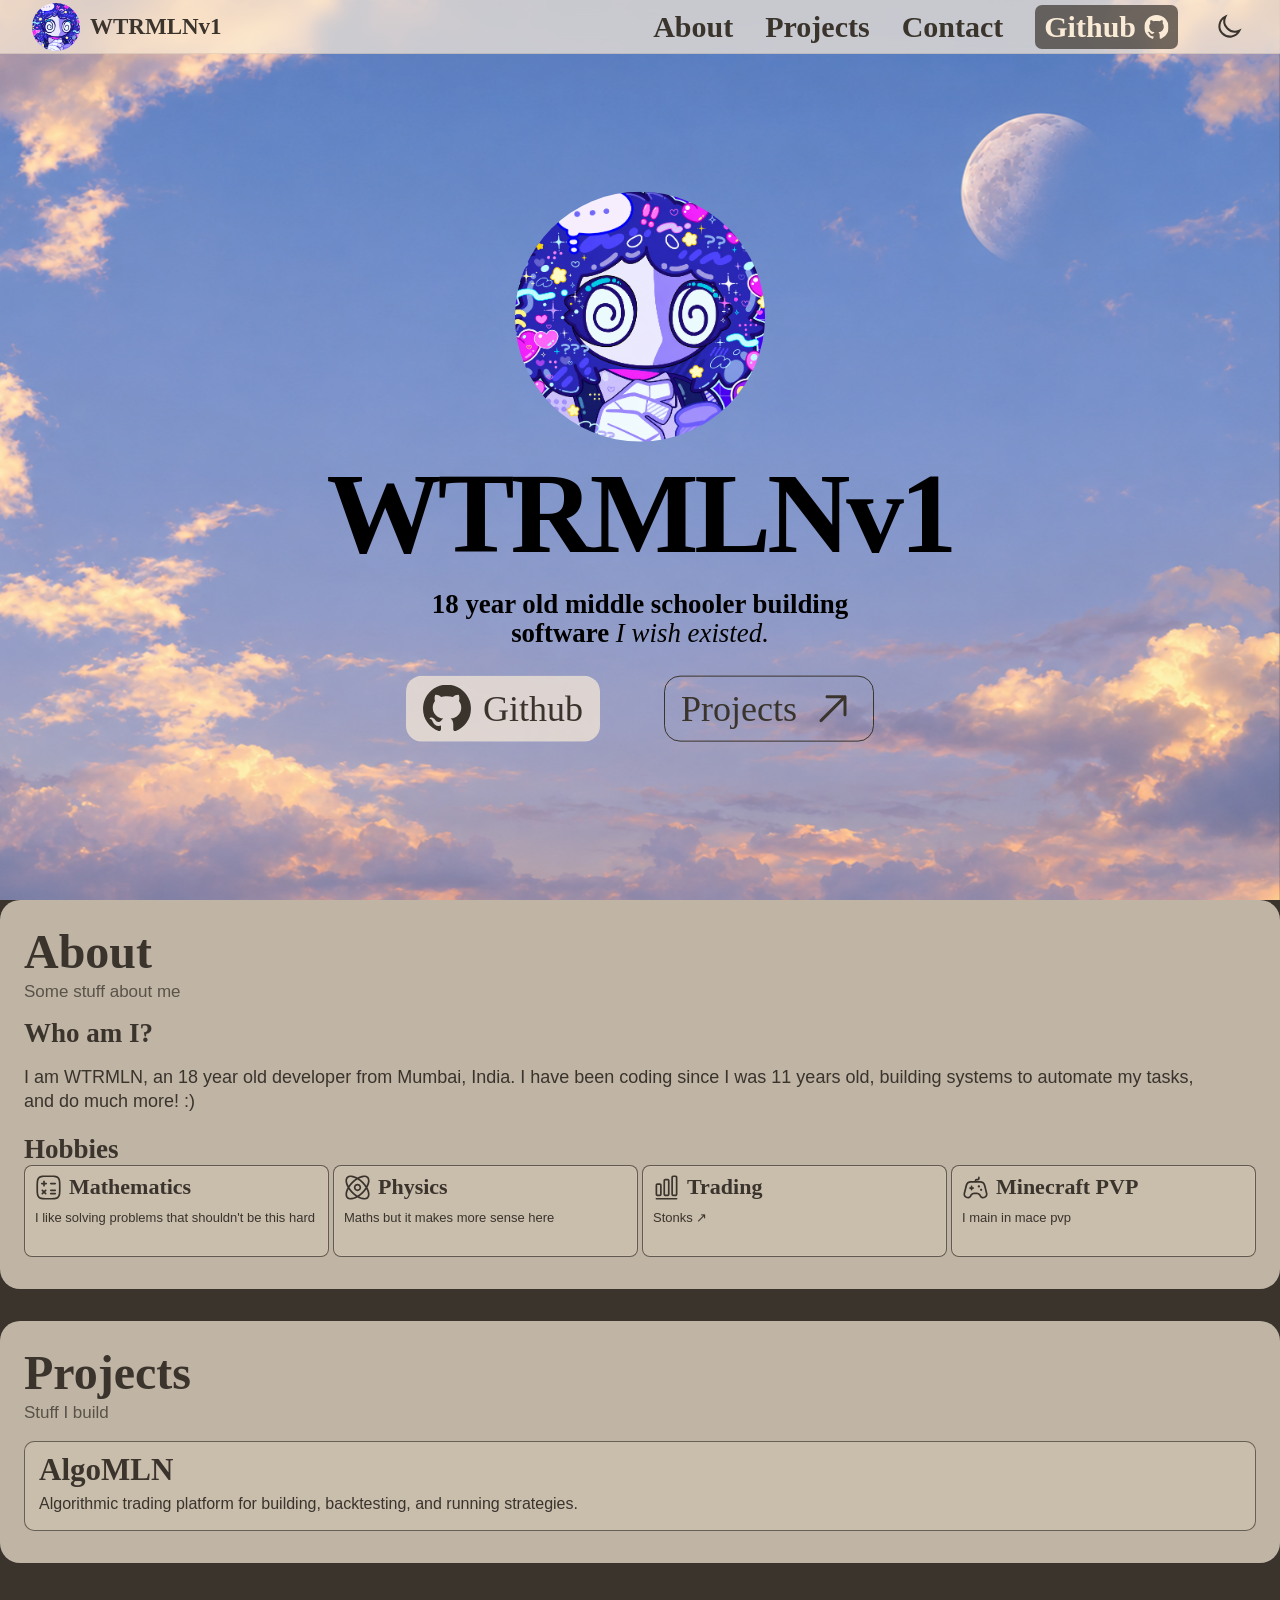
==== new-site/index.html @ 990d521a "Tryna make a new site" ====
<!doctype html>
<html lang="en">
<head>
  <meta charset="utf-8">
  <meta name="viewport" content="width=device-width, initial-scale=1">
  <title>WTRMLNv1 — Portfolio</title>

  <style>
    @font-face {
      font-family: "DM Serif Display";
      src: url("assets/dm-display.ttf") format("truetype");
      font-weight: 400;
      font-style: normal;
      font-display: swap;
    }

    @font-face {
      font-family: "DM Serif";
      src: url("assets/dm-serif.ttf") format("truetype");
      font-weight: 400 700;
      font-style: normal;
      font-display: swap;
    }

    @font-face {
      font-family: "DM Sans";
      src: url("assets/dm-sans.ttf") format("truetype");
      font-weight: 100 900;
      font-style: normal;
      font-display: swap;
    }

    :root {
      --light-bg: rgba(250, 235, 215, 0.70);
      --dark-bg: rgba(58, 52, 45, 0.70);

      --text-dark: #3A342D;
      --text-light: #FAEBD7;

      --light-secondary: rgba(250, 235, 215, 0.70);
      --dark-secondary: rgba(58, 52, 45, 0.70);

      --radius-frame: 20px;
      --radius-button: 16px;

      --space-2: 2px;
      --space-4: 4px;
      --space-16: 16px;
      --space-32: 32px;
      --space-64: 64px;

      --ease-out: cubic-bezier(.22, 1, .36, 1);
    }

    * {
      box-sizing: border-box;
    }

    html {
      scroll-behavior: smooth;
      background: var(--text-dark);
    }

    body {
      margin: 0;
      color: var(--text-dark);
      font-family: "DM Sans", sans-serif;
      overflow-x: hidden;
      background: transparent;
    }

    body::before {
      content: "";
      position: fixed;
      inset: 0;
      z-index: -10;
      background: url("assets/bg-day.png") center center / cover no-repeat;
      pointer-events: none;
    }

    a {
      color: inherit;
      text-decoration: none;
    }

    button,
    a {
      -webkit-tap-highlight-color: transparent;
    }

    /* ---------- ICONS (tinted via currentColor) ---------- */

    .icon {
      --size: 24px;
      display: inline-block;
      flex: 0 0 var(--size);
      width: var(--size);
      height: var(--size);
      background-color: currentColor;
      -webkit-mask: var(--icon) center / contain no-repeat;
      mask: var(--icon) center / contain no-repeat;
    }

    /* ---------- NAV ---------- */

    .nav {
      position: fixed;
      top: 0;
      left: 0;
      right: 0;
      z-index: 100;
      height: 6vh;
      padding: 0 32px;
      display: flex;
      align-items: center;
      justify-content: space-between;
      gap: 0;
      background: var(--light-secondary);
      backdrop-filter: blur(8px);
      -webkit-backdrop-filter: blur(8px);
      border-bottom: 1px solid rgba(58, 52, 45, 0.10);
      transition:
        left 420ms var(--ease-out),
        right 420ms var(--ease-out),
        top 420ms var(--ease-out),
        padding 420ms var(--ease-out),
        gap 420ms var(--ease-out),
        border-radius 420ms var(--ease-out),
        box-shadow 420ms var(--ease-out);
    }

    .nav.scrolled {
      left: 50%;
      right: auto;
      top: 8px;
      width: max-content;
      max-width: calc(100vw - 32px);
      height: 6vh;
      padding: 0 12px;
      gap: 50vw;
      justify-content: flex-start;
      transform: translateX(-50%);
      border: 1px solid rgba(58, 52, 45, 0.65);
      border-radius: 12px;
      box-shadow:
        0 10px 28px rgba(58, 52, 45, 0.30),
        0 2px 6px rgba(58, 52, 45, 0.18);
    }

    .nav-brand {
      display: flex;
      align-items: center;
      gap: 10px;
      min-width: 0;
      font-family: "DM Serif", serif;
      font-weight: 700;
      font-size: 23px;
      white-space: nowrap;
    }

    .nav-brand img {
      width: 48px;
      height: 48px;
      border-radius: 50%;
      object-fit: cover;
    }

    .nav-links {
      display: flex;
      align-items: center;
      gap: 32px;
      font-family: "DM Serif", serif;
      font-size: 30px;
      font-weight: 700;
    }

    .nav-link {
      position: relative;
      padding: 4px 0;
    }

    .nav-link::after {
      content: "";
      position: absolute;
      left: 0;
      bottom: 0;
      width: 100%;
      height: 1px;
      background: currentColor;
      transform: scaleX(0);
      transform-origin: right;
      transition: transform 180ms ease;
    }

    .nav-link:hover::after {
      transform: scaleX(1);
      transform-origin: left;
    }

    .github-nav {
      display: inline-flex;
      align-items: center;
      gap: 8px;
      padding: 5px 9px;
      border-radius: 7px;
      background: var(--dark-secondary);
      color: var(--text-light);
    }

    .github-nav .icon {
      --size: 25px;
    }

    .theme-toggle {
      appearance: none;
      border: 0;
      padding: 4px;
      width: 38px;
      height: 38px;
      display: grid;
      place-items: center;
      background: transparent;
      color: var(--text-dark);
      cursor: pointer;
      border-radius: 50%;
      transition: background 150ms ease, transform 150ms ease;
    }

    .theme-toggle:hover {
      background: rgba(58, 52, 45, 0.10);
    }

    .theme-toggle:active {
      transform: scale(.94);
    }

    .theme-toggle svg {
      width: 29px;
      height: 29px;
      fill: none;
      stroke: currentColor;
      stroke-width: 1.7;
    }

    /* ---------- HERO ---------- */

    .hero {
      position: relative;
      height: 100vh;
      min-height: 700px;
    }

    .hero-content {
      position: fixed;
      z-index: 5;
      left: 50%;
      top: 50%;
      width: min(900px, calc(100vw - 40px));
      transform: translate(-50%, -47%);
      text-align: center;
      pointer-events: none;
      transition: opacity 120ms linear;
    }

    .hero-logo {
      width: 250px;
      height: 250px;
      border-radius: 50%;
      object-fit: cover;
      display: block;
      margin: 0 auto 20px;
    }

    .hero-title {
      margin: 0;
      font-family: "DM Serif Display", serif;
      font-size: clamp(86px, 9vw, 150px);
      line-height: .9;
      letter-spacing: -0.035em;
      color: #000;
    }

    .hero-subtitle {
      margin: 24px auto 28px;
      max-width: 760px;
      font-family: "DM Serif", serif;
      font-size: clamp(25px, 2.1vw, 36px);
      font-weight: 700;
      line-height: 1.08;
      color: #000;
    }

    .hero-subtitle em {
      font-style: italic;
      font-weight: 400;
    }

    .hero-buttons {
      display: flex;
      justify-content: center;
      align-items: center;
      gap: 64px;
      pointer-events: auto;
    }

    /* ---------- BUTTONS ---------- */

    .button {
      --button-bg: transparent;
      --button-fg: var(--text-dark);
      --button-offset: 8px;
      position: relative;
      isolation: isolate;
      display: inline-flex;
      align-items: center;
      justify-content: center;
      gap: 12px;
      margin: 0;
      padding: 8px 16px;
      min-height: 58px;
      border-radius: var(--radius-button);
      font-family: "DM Serif", serif;
      font-size: 36px;
      line-height: 1;
      color: var(--button-fg);
      background: var(--button-bg);
      border: 1px solid transparent;
      cursor: pointer;
      transition:
        padding 100ms ease,
        margin 100ms ease,
        background 150ms ease;
    }

    .button .icon {
      --size: 48px;
    }

    /* Heavy: filled, no visible border. Outline draws in on hover. */
    .button.heavy {
      --button-bg: var(--light-bg);
      --button-fg: var(--text-dark);
      border-color: transparent;
    }

    .button.heavy::before {
      content: "";
      position: absolute;
      z-index: -1;
      inset: 0;
      border: 1px solid var(--button-fg);
      border-radius: inherit;
      opacity: 0;
      transform: translate(var(--button-offset), var(--button-offset));
      transition:
        transform 180ms var(--ease-out),
        opacity 120ms linear;
      pointer-events: none;
    }

    .button.heavy:hover::before {
      opacity: 1;
      transform: translate(0, 0);
    }

    /* Light: no fill, 1px outline. 10% fill on hover. */
    .button.light {
      --button-bg: transparent;
      --button-fg: var(--text-dark);
      border-color: var(--button-fg);
    }

    .button.light:hover {
      background: rgba(58, 52, 45, 0.10);
    }

    /* Press: shrink horizontal padding to 12px, and offset with margin
       so the footprint (layout) does not change. */
    .button:active {
      padding-left: 12px;
      padding-right: 12px;
      margin-left: 4px;
      margin-right: 4px;
    }

    /* ---------- CONTENT FRAMES ---------- */

    .content {
      position: relative;
      z-index: 10;
      display: flex;
      flex-direction: column;
      gap: 32px;
      padding: 0 0 64px;
    }

    .frame {
      width: 100%;
      background: var(--light-bg);
      backdrop-filter: blur(8px);
      -webkit-backdrop-filter: blur(8px);
      border-radius: var(--radius-frame);
      padding: 28px 24px 32px;
      overflow: hidden;
    }

    .frame h2 {
      margin: 0;
      font-family: "DM Serif", serif;
      font-size: 48px;
      line-height: 1;
    }

    .frame .eyebrow {
      margin: 6px 0 18px;
      font-family: "DM Sans", sans-serif;
      font-size: 17px;
      color: rgba(58, 52, 45, .76);
    }

    .frame h3 {
      margin: 0 0 2px;
      font-family: "DM Serif", serif;
      font-size: 27px;
      line-height: 1;
    }

    .about-copy {
      max-width: 1200px;
      margin-bottom: 22px;
      font-size: 18px;
      line-height: 1.35;
    }

    .hobby-grid {
      display: grid;
      grid-template-columns: repeat(4, 1fr);
      gap: 4px;
    }

    .hobby-card {
      min-height: 92px;
      padding: 8px 10px 10px;
      border: 1px solid rgba(58, 52, 45, .72);
      border-radius: 8px;
      background: rgba(250, 235, 215, .16);
      box-shadow: inset 0 0 0 1px rgba(250, 235, 215, .12);
    }

    .hobby-title {
      display: flex;
      align-items: center;
      gap: 7px;
      margin-bottom: 9px;
      font-family: "DM Serif", serif;
      font-size: 22px;
      font-weight: 700;
    }

    .hobby-title .icon {
      --size: 27px;
    }

    .hobby-card p {
      margin: 0;
      font-size: 13px;
      line-height: 1.25;
    }

    .project-card {
      display: grid;
      grid-template-columns: minmax(0, 1fr) 42%;
      gap: 16px;
      padding: 0;
      border: 1px solid rgba(58, 52, 45, .68);
      border-radius: 10px;
      overflow: hidden;
      background: rgba(250, 235, 215, .16);
    }

    .project-info {
      padding: 12px 14px 16px;
    }

    .project-info h3 {
      font-size: 31px;
    }

    .project-info p {
      margin: 8px 0 0;
      font-size: 16px;
      line-height: 1.35;
    }

    .project-image {
      width: 100%;
      min-height: 170px;
      object-fit: cover;
      object-position: top left;
    }

    /* ---------- DARK THEME ---------- */

    body.dark {
      color: var(--text-light);
    }

    body.dark::before {
      background-image: url("assets/bg-night.png");
    }

    body.dark .nav,
    body.dark .frame {
      background: var(--dark-bg);
    }

    body.dark .nav,
    body.dark .nav-link,
    body.dark .theme-toggle,
    body.dark .frame,
    body.dark .about-copy,
    body.dark .hobby-title,
    body.dark .hobby-card,
    body.dark .project-info {
      color: var(--text-light);
    }

    body.dark .nav {
      border-bottom-color: rgba(250, 235, 215, .12);
    }

    body.dark .nav.scrolled {
      border-color: rgba(250, 235, 215, .65);
      box-shadow:
        0 10px 28px rgba(0, 0, 0, .45),
        0 2px 6px rgba(0, 0, 0, .30);
    }

    body.dark .nav-link::after {
      background: var(--text-light);
    }

    body.dark .theme-toggle:hover,
    body.dark .button.light:hover {
      background: rgba(250, 235, 215, .10);
    }

    body.dark .button.light {
      --button-fg: var(--text-light);
      color: var(--text-light);
      border-color: var(--text-light);
    }

    body.dark .button.heavy {
      --button-bg: var(--dark-bg);
      --button-fg: var(--text-light);
    }

    body.dark .hobby-card,
    body.dark .project-card {
      border-color: rgba(250, 235, 215, .65);
      background: rgba(58, 52, 45, .16);
    }

    body.dark .frame .eyebrow {
      color: rgba(250, 235, 215, .76);
    }

    body.dark .hero-title,
    body.dark .hero-subtitle {
      color: var(--text-light);
    }

    /* ---------- RESPONSIVE ---------- */

    @media (max-width: 900px) {
      .nav {
        padding: 0 16px;
      }

      .nav-links {
        gap: 16px;
        font-size: 24px;
      }

      .nav-brand {
        font-size: 20px;
      }

      .hero-logo {
        width: 190px;
        height: 190px;
      }

      .hero-buttons {
        gap: 24px;
      }

      .hobby-grid {
        grid-template-columns: repeat(2, 1fr);
      }
    }

    @media (max-width: 620px) {
      .nav-brand span {
        display: none;
      }

      .nav-links {
        gap: 10px;
        font-size: 18px;
      }

      .nav-link:nth-child(1),
      .nav-link:nth-child(2) {
        display: none;
      }

      .hero {
        min-height: 640px;
      }

      .hero-content {
        width: calc(100vw - 28px);
      }

      .hero-logo {
        width: 145px;
        height: 145px;
        margin-bottom: 16px;
      }

      .hero-title {
        font-size: clamp(62px, 17vw, 95px);
      }

      .hero-subtitle {
        font-size: 22px;
        margin: 18px auto 22px;
      }

      .hero-buttons {
        gap: 12px;
      }

      .button {
        min-height: 48px;
        font-size: 24px;
        padding: 7px 12px;
      }

      .button .icon {
        --size: 32px;
      }

      .content {
        gap: 16px;
      }

      .frame {
        padding: 22px 14px 24px;
        border-radius: 16px;
      }

      .frame h2 {
        font-size: 39px;
      }

      .hobby-grid {
        grid-template-columns: 1fr;
      }

      .project-card {
        grid-template-columns: 1fr;
      }
    }
  </style>
</head>

<body>
  <header class="nav" id="nav">
    <a class="nav-brand" href="#top" aria-label="WTRMLNv1 home">
      <img src="assets/wtrmln-logo.png" alt="">
      <span>WTRMLNv1</span>
    </a>

    <nav class="nav-links" aria-label="Primary navigation">
      <a class="nav-link" href="#about">About</a>
      <a class="nav-link" href="#projects">Projects</a>
      <a class="nav-link" href="#contact">Contact</a>
      <a class="github-nav" href="https://github.com/WTRMLNv1" target="_blank" rel="noopener noreferrer">
        Github
        <span class="icon" style="--icon: url('assets/github-light.svg')" aria-hidden="true"></span>
      </a>
      <button class="theme-toggle" id="themeToggle" type="button" aria-label="Toggle dark mode">
        <svg viewBox="0 0 24 24" aria-hidden="true">
          <path d="M20.2 15.4A8.7 8.7 0 0 1 8.6 3.8 8.7 8.7 0 1 0 20.2 15.4Z"/>
        </svg>
      </button>
    </nav>
  </header>

  <main id="top">
    <section class="hero" aria-label="Introduction">
      <div class="hero-content" id="heroContent">
        <img class="hero-logo" src="assets/wtrmln-logo.png" alt="WTRMLNv1 logo">

        <h1 class="hero-title">WTRMLNv1</h1>

        <p class="hero-subtitle">
          18 year old middle schooler building<br>
          software <em>I wish existed.</em>
        </p>

        <div class="hero-buttons">
          <a class="button heavy" href="https://github.com/WTRMLNv1" target="_blank" rel="noopener noreferrer">
            <span class="icon" style="--icon: url('assets/github-light.svg')" aria-hidden="true"></span>
            Github
          </a>

          <a class="button light" href="#projects">
            Projects
            <span class="icon" style="--icon: url('assets/arrow-up-right-light.svg')" aria-hidden="true"></span>
          </a>
        </div>
      </div>
    </section>

    <div class="content">
      <section class="frame" id="about">
        <h2>About</h2>
        <p class="eyebrow">Some stuff about me</p>

        <h3>Who am I?</h3>
        <p class="about-copy">
          I am WTRMLN, an 18 year old developer from Mumbai, India. I have been coding since I was 11 years old,
          building systems to automate my tasks, and do much more! :)
        </p>

        <h3>Hobbies</h3>
        <div class="hobby-grid">
          <article class="hobby-card">
            <div class="hobby-title">
              <span class="icon" style="--icon: url('assets/calculator-minimalistic-light.svg')" aria-hidden="true"></span>
              Mathematics
            </div>
            <p>I like solving problems that shouldn't be this hard</p>
          </article>

          <article class="hobby-card">
            <div class="hobby-title">
              <span class="icon" style="--icon: url('assets/atom-light.svg')" aria-hidden="true"></span>
              Physics
            </div>
            <p>Maths but it makes more sense here</p>
          </article>

          <article class="hobby-card">
            <div class="hobby-title">
              <span class="icon" style="--icon: url('assets/bar-chart-light.svg')" aria-hidden="true"></span>
              Trading
            </div>
            <p>Stonks ↗</p>
          </article>

          <article class="hobby-card">
            <div class="hobby-title">
              <span class="icon" style="--icon: url('assets/game-controller-light.svg')" aria-hidden="true"></span>
              Minecraft PVP
            </div>
            <p>I main in mace pvp</p>
          </article>
        </div>
      </section>

      <section class="frame" id="projects">
        <h2>Projects</h2>
        <p class="eyebrow">Stuff I build</p>

        <article class="project-card">
          <div class="project-info">
            <h3>AlgoMLN</h3>
            <p>Algorithmic trading platform for building, backtesting, and running strategies.</p>
          </div>
          <div></div>
        </article>
      </section>

      <!-- The supplied design only includes the beginning of Projects.
           No additional portfolio sections are invented here. -->
      <div id="contact" aria-hidden="true"></div>
    </div>
  </main>

  <script>
    const nav = document.getElementById("nav");
    const heroContent = document.getElementById("heroContent");
    const themeToggle = document.getElementById("themeToggle");

    function updateScrollState() {
      const y = window.scrollY;
      const fadeDistance = Math.max(window.innerHeight * 0.72, 420);
      const opacity = Math.max(0, 1 - y / fadeDistance);

      heroContent.style.opacity = opacity;
      nav.classList.toggle("scrolled", y > 70);
    }

    window.addEventListener("scroll", updateScrollState, { passive: true });
    window.addEventListener("resize", updateScrollState);
    updateScrollState();

    themeToggle.addEventListener("click", () => {
      document.body.classList.toggle("dark");
      localStorage.setItem(
        "wtrmln-theme",
        document.body.classList.contains("dark") ? "dark" : "light"
      );
    });

    if (localStorage.getItem("wtrmln-theme") === "dark") {
      document.body.classList.add("dark");
    }
  </script>
</body>
</html>
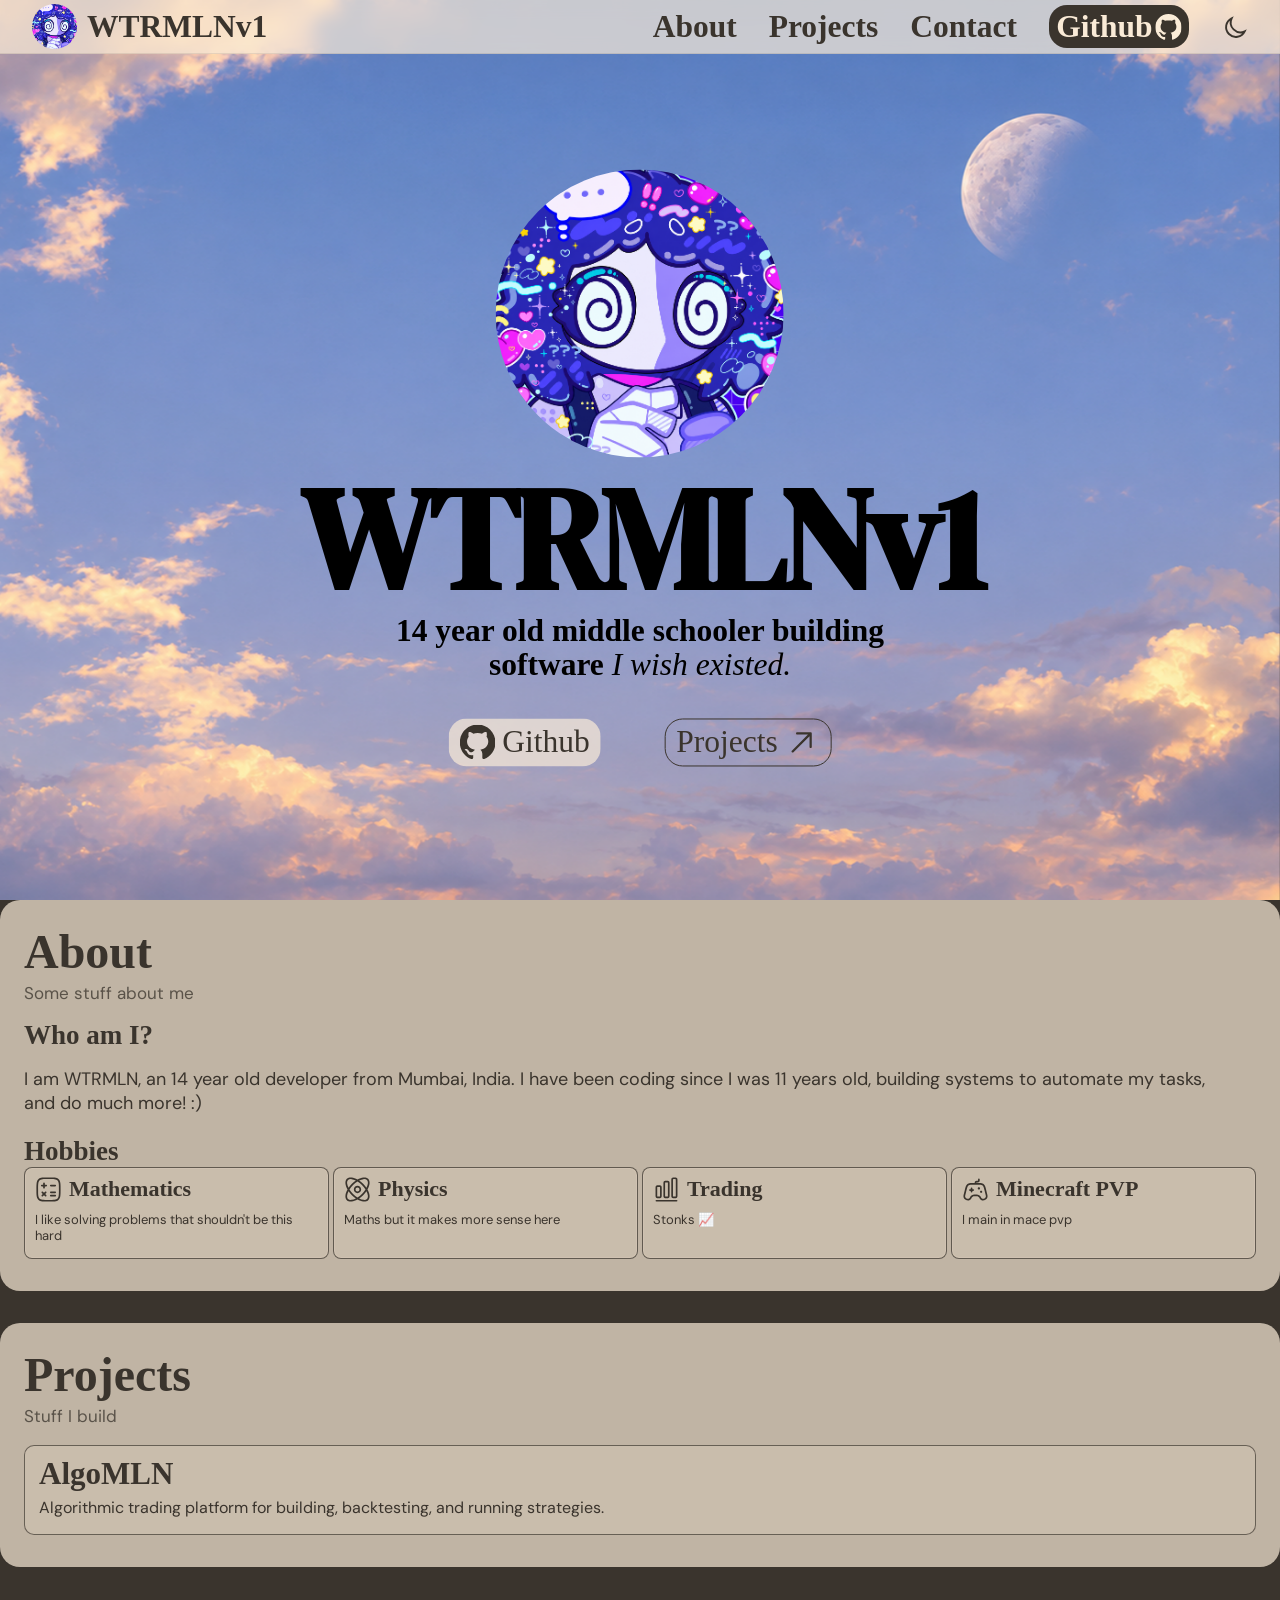
==== commit a1080ab9: "fix deadass problems" ====
--- a/new-site/index.html
+++ b/new-site/index.html
@@ -5,676 +5,10 @@
   <meta name="viewport" content="width=device-width, initial-scale=1">
   <title>WTRMLNv1 — Portfolio</title>
 
-  <style>
-    @font-face {
-      font-family: "DM Serif Display";
-      src: url("assets/dm-display.ttf") format("truetype");
-      font-weight: 400;
-      font-style: normal;
-      font-display: swap;
-    }
-
-    @font-face {
-      font-family: "DM Serif";
-      src: url("assets/dm-serif.ttf") format("truetype");
-      font-weight: 400 700;
-      font-style: normal;
-      font-display: swap;
-    }
-
-    @font-face {
-      font-family: "DM Sans";
-      src: url("assets/dm-sans.ttf") format("truetype");
-      font-weight: 100 900;
-      font-style: normal;
-      font-display: swap;
-    }
-
-    :root {
-      --light-bg: rgba(250, 235, 215, 0.70);
-      --dark-bg: rgba(58, 52, 45, 0.70);
-
-      --text-dark: #3A342D;
-      --text-light: #FAEBD7;
-
-      --light-secondary: rgba(250, 235, 215, 0.70);
-      --dark-secondary: rgba(58, 52, 45, 0.70);
-
-      --radius-frame: 20px;
-      --radius-button: 16px;
-
-      --space-2: 2px;
-      --space-4: 4px;
-      --space-16: 16px;
-      --space-32: 32px;
-      --space-64: 64px;
-
-      --ease-out: cubic-bezier(.22, 1, .36, 1);
-    }
-
-    * {
-      box-sizing: border-box;
-    }
-
-    html {
-      scroll-behavior: smooth;
-      background: var(--text-dark);
-    }
-
-    body {
-      margin: 0;
-      color: var(--text-dark);
-      font-family: "DM Sans", sans-serif;
-      overflow-x: hidden;
-      background: transparent;
-    }
-
-    body::before {
-      content: "";
-      position: fixed;
-      inset: 0;
-      z-index: -10;
-      background: url("assets/bg-day.png") center center / cover no-repeat;
-      pointer-events: none;
-    }
-
-    a {
-      color: inherit;
-      text-decoration: none;
-    }
-
-    button,
-    a {
-      -webkit-tap-highlight-color: transparent;
-    }
-
-    /* ---------- ICONS (tinted via currentColor) ---------- */
-
-    .icon {
-      --size: 24px;
-      display: inline-block;
-      flex: 0 0 var(--size);
-      width: var(--size);
-      height: var(--size);
-      background-color: currentColor;
-      -webkit-mask: var(--icon) center / contain no-repeat;
-      mask: var(--icon) center / contain no-repeat;
-    }
-
-    /* ---------- NAV ---------- */
-
-    .nav {
-      position: fixed;
-      top: 0;
-      left: 0;
-      right: 0;
-      z-index: 100;
-      height: 6vh;
-      padding: 0 32px;
-      display: flex;
-      align-items: center;
-      justify-content: space-between;
-      gap: 0;
-      background: var(--light-secondary);
-      backdrop-filter: blur(8px);
-      -webkit-backdrop-filter: blur(8px);
-      border-bottom: 1px solid rgba(58, 52, 45, 0.10);
-      transition:
-        left 420ms var(--ease-out),
-        right 420ms var(--ease-out),
-        top 420ms var(--ease-out),
-        padding 420ms var(--ease-out),
-        gap 420ms var(--ease-out),
-        border-radius 420ms var(--ease-out),
-        box-shadow 420ms var(--ease-out);
-    }
-
-    .nav.scrolled {
-      left: 50%;
-      right: auto;
-      top: 8px;
-      width: max-content;
-      max-width: calc(100vw - 32px);
-      height: 6vh;
-      padding: 0 12px;
-      gap: 50vw;
-      justify-content: flex-start;
-      transform: translateX(-50%);
-      border: 1px solid rgba(58, 52, 45, 0.65);
-      border-radius: 12px;
-      box-shadow:
-        0 10px 28px rgba(58, 52, 45, 0.30),
-        0 2px 6px rgba(58, 52, 45, 0.18);
-    }
-
-    .nav-brand {
-      display: flex;
-      align-items: center;
-      gap: 10px;
-      min-width: 0;
-      font-family: "DM Serif", serif;
-      font-weight: 700;
-      font-size: 23px;
-      white-space: nowrap;
-    }
-
-    .nav-brand img {
-      width: 48px;
-      height: 48px;
-      border-radius: 50%;
-      object-fit: cover;
-    }
-
-    .nav-links {
-      display: flex;
-      align-items: center;
-      gap: 32px;
-      font-family: "DM Serif", serif;
-      font-size: 30px;
-      font-weight: 700;
-    }
-
-    .nav-link {
-      position: relative;
-      padding: 4px 0;
-    }
-
-    .nav-link::after {
-      content: "";
-      position: absolute;
-      left: 0;
-      bottom: 0;
-      width: 100%;
-      height: 1px;
-      background: currentColor;
-      transform: scaleX(0);
-      transform-origin: right;
-      transition: transform 180ms ease;
-    }
-
-    .nav-link:hover::after {
-      transform: scaleX(1);
-      transform-origin: left;
-    }
-
-    .github-nav {
-      display: inline-flex;
-      align-items: center;
-      gap: 8px;
-      padding: 5px 9px;
-      border-radius: 7px;
-      background: var(--dark-secondary);
-      color: var(--text-light);
-    }
-
-    .github-nav .icon {
-      --size: 25px;
-    }
-
-    .theme-toggle {
-      appearance: none;
-      border: 0;
-      padding: 4px;
-      width: 38px;
-      height: 38px;
-      display: grid;
-      place-items: center;
-      background: transparent;
-      color: var(--text-dark);
-      cursor: pointer;
-      border-radius: 50%;
-      transition: background 150ms ease, transform 150ms ease;
-    }
-
-    .theme-toggle:hover {
-      background: rgba(58, 52, 45, 0.10);
-    }
-
-    .theme-toggle:active {
-      transform: scale(.94);
-    }
-
-    .theme-toggle svg {
-      width: 29px;
-      height: 29px;
-      fill: none;
-      stroke: currentColor;
-      stroke-width: 1.7;
-    }
-
-    /* ---------- HERO ---------- */
-
-    .hero {
-      position: relative;
-      height: 100vh;
-      min-height: 700px;
-    }
-
-    .hero-content {
-      position: fixed;
-      z-index: 5;
-      left: 50%;
-      top: 50%;
-      width: min(900px, calc(100vw - 40px));
-      transform: translate(-50%, -47%);
-      text-align: center;
-      pointer-events: none;
-      transition: opacity 120ms linear;
-    }
-
-    .hero-logo {
-      width: 250px;
-      height: 250px;
-      border-radius: 50%;
-      object-fit: cover;
-      display: block;
-      margin: 0 auto 20px;
-    }
-
-    .hero-title {
-      margin: 0;
-      font-family: "DM Serif Display", serif;
-      font-size: clamp(86px, 9vw, 150px);
-      line-height: .9;
-      letter-spacing: -0.035em;
-      color: #000;
-    }
-
-    .hero-subtitle {
-      margin: 24px auto 28px;
-      max-width: 760px;
-      font-family: "DM Serif", serif;
-      font-size: clamp(25px, 2.1vw, 36px);
-      font-weight: 700;
-      line-height: 1.08;
-      color: #000;
-    }
-
-    .hero-subtitle em {
-      font-style: italic;
-      font-weight: 400;
-    }
-
-    .hero-buttons {
-      display: flex;
-      justify-content: center;
-      align-items: center;
-      gap: 64px;
-      pointer-events: auto;
-    }
-
-    /* ---------- BUTTONS ---------- */
-
-    .button {
-      --button-bg: transparent;
-      --button-fg: var(--text-dark);
-      --button-offset: 8px;
-      position: relative;
-      isolation: isolate;
-      display: inline-flex;
-      align-items: center;
-      justify-content: center;
-      gap: 12px;
-      margin: 0;
-      padding: 8px 16px;
-      min-height: 58px;
-      border-radius: var(--radius-button);
-      font-family: "DM Serif", serif;
-      font-size: 36px;
-      line-height: 1;
-      color: var(--button-fg);
-      background: var(--button-bg);
-      border: 1px solid transparent;
-      cursor: pointer;
-      transition:
-        padding 100ms ease,
-        margin 100ms ease,
-        background 150ms ease;
-    }
-
-    .button .icon {
-      --size: 48px;
-    }
-
-    /* Heavy: filled, no visible border. Outline draws in on hover. */
-    .button.heavy {
-      --button-bg: var(--light-bg);
-      --button-fg: var(--text-dark);
-      border-color: transparent;
-    }
-
-    .button.heavy::before {
-      content: "";
-      position: absolute;
-      z-index: -1;
-      inset: 0;
-      border: 1px solid var(--button-fg);
-      border-radius: inherit;
-      opacity: 0;
-      transform: translate(var(--button-offset), var(--button-offset));
-      transition:
-        transform 180ms var(--ease-out),
-        opacity 120ms linear;
-      pointer-events: none;
-    }
-
-    .button.heavy:hover::before {
-      opacity: 1;
-      transform: translate(0, 0);
-    }
-
-    /* Light: no fill, 1px outline. 10% fill on hover. */
-    .button.light {
-      --button-bg: transparent;
-      --button-fg: var(--text-dark);
-      border-color: var(--button-fg);
-    }
-
-    .button.light:hover {
-      background: rgba(58, 52, 45, 0.10);
-    }
-
-    /* Press: shrink horizontal padding to 12px, and offset with margin
-       so the footprint (layout) does not change. */
-    .button:active {
-      padding-left: 12px;
-      padding-right: 12px;
-      margin-left: 4px;
-      margin-right: 4px;
-    }
-
-    /* ---------- CONTENT FRAMES ---------- */
-
-    .content {
-      position: relative;
-      z-index: 10;
-      display: flex;
-      flex-direction: column;
-      gap: 32px;
-      padding: 0 0 64px;
-    }
-
-    .frame {
-      width: 100%;
-      background: var(--light-bg);
-      backdrop-filter: blur(8px);
-      -webkit-backdrop-filter: blur(8px);
-      border-radius: var(--radius-frame);
-      padding: 28px 24px 32px;
-      overflow: hidden;
-    }
-
-    .frame h2 {
-      margin: 0;
-      font-family: "DM Serif", serif;
-      font-size: 48px;
-      line-height: 1;
-    }
-
-    .frame .eyebrow {
-      margin: 6px 0 18px;
-      font-family: "DM Sans", sans-serif;
-      font-size: 17px;
-      color: rgba(58, 52, 45, .76);
-    }
-
-    .frame h3 {
-      margin: 0 0 2px;
-      font-family: "DM Serif", serif;
-      font-size: 27px;
-      line-height: 1;
-    }
-
-    .about-copy {
-      max-width: 1200px;
-      margin-bottom: 22px;
-      font-size: 18px;
-      line-height: 1.35;
-    }
-
-    .hobby-grid {
-      display: grid;
-      grid-template-columns: repeat(4, 1fr);
-      gap: 4px;
-    }
-
-    .hobby-card {
-      min-height: 92px;
-      padding: 8px 10px 10px;
-      border: 1px solid rgba(58, 52, 45, .72);
-      border-radius: 8px;
-      background: rgba(250, 235, 215, .16);
-      box-shadow: inset 0 0 0 1px rgba(250, 235, 215, .12);
-    }
-
-    .hobby-title {
-      display: flex;
-      align-items: center;
-      gap: 7px;
-      margin-bottom: 9px;
-      font-family: "DM Serif", serif;
-      font-size: 22px;
-      font-weight: 700;
-    }
-
-    .hobby-title .icon {
-      --size: 27px;
-    }
-
-    .hobby-card p {
-      margin: 0;
-      font-size: 13px;
-      line-height: 1.25;
-    }
-
-    .project-card {
-      display: grid;
-      grid-template-columns: minmax(0, 1fr) 42%;
-      gap: 16px;
-      padding: 0;
-      border: 1px solid rgba(58, 52, 45, .68);
-      border-radius: 10px;
-      overflow: hidden;
-      background: rgba(250, 235, 215, .16);
-    }
-
-    .project-info {
-      padding: 12px 14px 16px;
-    }
-
-    .project-info h3 {
-      font-size: 31px;
-    }
-
-    .project-info p {
-      margin: 8px 0 0;
-      font-size: 16px;
-      line-height: 1.35;
-    }
-
-    .project-image {
-      width: 100%;
-      min-height: 170px;
-      object-fit: cover;
-      object-position: top left;
-    }
-
-    /* ---------- DARK THEME ---------- */
-
-    body.dark {
-      color: var(--text-light);
-    }
-
-    body.dark::before {
-      background-image: url("assets/bg-night.png");
-    }
-
-    body.dark .nav,
-    body.dark .frame {
-      background: var(--dark-bg);
-    }
-
-    body.dark .nav,
-    body.dark .nav-link,
-    body.dark .theme-toggle,
-    body.dark .frame,
-    body.dark .about-copy,
-    body.dark .hobby-title,
-    body.dark .hobby-card,
-    body.dark .project-info {
-      color: var(--text-light);
-    }
-
-    body.dark .nav {
-      border-bottom-color: rgba(250, 235, 215, .12);
-    }
-
-    body.dark .nav.scrolled {
-      border-color: rgba(250, 235, 215, .65);
-      box-shadow:
-        0 10px 28px rgba(0, 0, 0, .45),
-        0 2px 6px rgba(0, 0, 0, .30);
-    }
-
-    body.dark .nav-link::after {
-      background: var(--text-light);
-    }
-
-    body.dark .theme-toggle:hover,
-    body.dark .button.light:hover {
-      background: rgba(250, 235, 215, .10);
-    }
-
-    body.dark .button.light {
-      --button-fg: var(--text-light);
-      color: var(--text-light);
-      border-color: var(--text-light);
-    }
-
-    body.dark .button.heavy {
-      --button-bg: var(--dark-bg);
-      --button-fg: var(--text-light);
-    }
-
-    body.dark .hobby-card,
-    body.dark .project-card {
-      border-color: rgba(250, 235, 215, .65);
-      background: rgba(58, 52, 45, .16);
-    }
-
-    body.dark .frame .eyebrow {
-      color: rgba(250, 235, 215, .76);
-    }
-
-    body.dark .hero-title,
-    body.dark .hero-subtitle {
-      color: var(--text-light);
-    }
-
-    /* ---------- RESPONSIVE ---------- */
-
-    @media (max-width: 900px) {
-      .nav {
-        padding: 0 16px;
-      }
-
-      .nav-links {
-        gap: 16px;
-        font-size: 24px;
-      }
-
-      .nav-brand {
-        font-size: 20px;
-      }
-
-      .hero-logo {
-        width: 190px;
-        height: 190px;
-      }
-
-      .hero-buttons {
-        gap: 24px;
-      }
-
-      .hobby-grid {
-        grid-template-columns: repeat(2, 1fr);
-      }
-    }
-
-    @media (max-width: 620px) {
-      .nav-brand span {
-        display: none;
-      }
-
-      .nav-links {
-        gap: 10px;
-        font-size: 18px;
-      }
-
-      .nav-link:nth-child(1),
-      .nav-link:nth-child(2) {
-        display: none;
-      }
-
-      .hero {
-        min-height: 640px;
-      }
-
-      .hero-content {
-        width: calc(100vw - 28px);
-      }
-
-      .hero-logo {
-        width: 145px;
-        height: 145px;
-        margin-bottom: 16px;
-      }
-
-      .hero-title {
-        font-size: clamp(62px, 17vw, 95px);
-      }
-
-      .hero-subtitle {
-        font-size: 22px;
-        margin: 18px auto 22px;
-      }
-
-      .hero-buttons {
-        gap: 12px;
-      }
-
-      .button {
-        min-height: 48px;
-        font-size: 24px;
-        padding: 7px 12px;
-      }
-
-      .button .icon {
-        --size: 32px;
-      }
-
-      .content {
-        gap: 16px;
-      }
-
-      .frame {
-        padding: 22px 14px 24px;
-        border-radius: 16px;
-      }
-
-      .frame h2 {
-        font-size: 39px;
-      }
-
-      .hobby-grid {
-        grid-template-columns: 1fr;
-      }
-
-      .project-card {
-        grid-template-columns: 1fr;
-      }
-    }
-  </style>
+  <link rel="preconnect" href="https://fonts.googleapis.com">
+  <link rel="preconnect" href="https://fonts.gstatic.com" crossorigin>
+  <link href="https://fonts.googleapis.com/css2?family=DM+Sans:ital,opsz,wght@0,9..18,100..900;1,9..18,100..900&family=DM+Serif+Display&family=DM+Serif&display=swap" rel="stylesheet">
+  <link rel="stylesheet" href="style.css">
 </head>
 
 <body>
@@ -708,7 +42,7 @@
         <h1 class="hero-title">WTRMLNv1</h1>
 
         <p class="hero-subtitle">
-          18 year old middle schooler building<br>
+          14 year old middle schooler building<br>
           software <em>I wish existed.</em>
         </p>
 
@@ -733,7 +67,7 @@
 
         <h3>Who am I?</h3>
         <p class="about-copy">
-          I am WTRMLN, an 18 year old developer from Mumbai, India. I have been coding since I was 11 years old,
+          I am WTRMLN, an 14 year old developer from Mumbai, India. I have been coding since I was 11 years old,
           building systems to automate my tasks, and do much more! :)
         </p>
 
@@ -760,7 +94,7 @@
               <span class="icon" style="--icon: url('assets/bar-chart-light.svg')" aria-hidden="true"></span>
               Trading
             </div>
-            <p>Stonks ↗</p>
+            <p>Stonks 📈</p>
           </article>
 
           <article class="hobby-card">
@@ -792,35 +126,6 @@
     </div>
   </main>
 
-  <script>
-    const nav = document.getElementById("nav");
-    const heroContent = document.getElementById("heroContent");
-    const themeToggle = document.getElementById("themeToggle");
-
-    function updateScrollState() {
-      const y = window.scrollY;
-      const fadeDistance = Math.max(window.innerHeight * 0.72, 420);
-      const opacity = Math.max(0, 1 - y / fadeDistance);
-
-      heroContent.style.opacity = opacity;
-      nav.classList.toggle("scrolled", y > 70);
-    }
-
-    window.addEventListener("scroll", updateScrollState, { passive: true });
-    window.addEventListener("resize", updateScrollState);
-    updateScrollState();
-
-    themeToggle.addEventListener("click", () => {
-      document.body.classList.toggle("dark");
-      localStorage.setItem(
-        "wtrmln-theme",
-        document.body.classList.contains("dark") ? "dark" : "light"
-      );
-    });
-
-    if (localStorage.getItem("wtrmln-theme") === "dark") {
-      document.body.classList.add("dark");
-    }
-  </script>
+  <script src="script.js"></script>
 </body>
-</html>+</html>
--- a/new-site/style.css
+++ b/new-site/style.css
@@ -0,0 +1,599 @@
+:root {
+  --light-bg: rgba(250, 235, 215, 0.70);
+  --dark-bg: rgba(58, 52, 45, 0.70);
+
+  --text-dark: #3A342D;
+  --text-light: #FAEBD7;
+
+  --light-secondary: rgba(250, 235, 215, 0.70);
+  --dark-secondary: rgba(58, 52, 45, 0.70);
+
+  --radius-frame: 20px;
+  --radius-button: 2vh;
+
+  --space-2: 2px;
+  --space-4: 4px;
+  --space-16: 16px;
+  --space-32: 32px;
+  --space-64: 64px;
+
+  --pad-x: 0.8vw;
+  --pad-press: 0.5vw;
+
+  --ease-out: cubic-bezier(.22, 1, .36, 1);
+}
+
+* {
+  box-sizing: border-box;
+}
+
+html {
+  scroll-behavior: smooth;
+  background: var(--text-dark);
+}
+
+body {
+  margin: 0;
+  color: var(--text-dark);
+  font-family: "DM Sans", sans-serif;
+  overflow-x: hidden;
+  background: transparent;
+}
+
+body::before {
+  content: "";
+  position: fixed;
+  inset: 0;
+  z-index: -10;
+  background: url("assets/bg-day.png") center center / cover no-repeat;
+  pointer-events: none;
+}
+
+a {
+  color: inherit;
+  text-decoration: none;
+}
+
+button,
+a {
+  -webkit-tap-highlight-color: transparent;
+}
+
+/* ---------- ICONS (tinted via currentColor) ---------- */
+
+.icon {
+  --size: 24px;
+  display: inline-block;
+  flex: 0 0 var(--size);
+  width: var(--size);
+  height: var(--size);
+  background-color: currentColor;
+  -webkit-mask-image: var(--icon);
+  mask-image: var(--icon);
+  -webkit-mask-repeat: no-repeat;
+  mask-repeat: no-repeat;
+  -webkit-mask-position: center;
+  mask-position: center;
+  -webkit-mask-size: contain;
+  mask-size: contain;
+}
+
+/* ---------- NAV ---------- */
+
+.nav {
+    position: fixed;
+    top: 0;
+    left: 50%;
+    width: 100%;
+    transform: translateX(-50%);
+    z-index: 100;
+
+    height: 6vh;
+    padding: 0 32px;
+
+    display: flex;
+    align-items: center;
+    justify-content: space-between;
+
+    gap: 0;
+    background: var(--light-secondary);
+    backdrop-filter: blur(8px);
+    -webkit-backdrop-filter: blur(8px);
+    border-bottom: 1px solid rgba(58, 52, 45, 0.10);
+
+    transition:
+        width 520ms var(--ease-out),
+        top 520ms var(--ease-out),
+        padding 520ms var(--ease-out),
+        border-radius 520ms var(--ease-out),
+        border-color 520ms var(--ease-out),
+        box-shadow 520ms var(--ease-out);
+}
+
+.nav.scrolled {
+    top: 8px;
+    width: 90vw;
+    padding: 0 12px;
+    gap: 0;
+
+    border: 1px solid rgba(58, 52, 45, 0.65);
+    border-radius: 2vh;
+
+    box-shadow:
+        0 10px 28px rgba(58, 52, 45, 0.30),
+        0 2px 6px rgba(58, 52, 45, 0.18);
+}
+
+
+.nav-brand {
+  display: flex;
+  align-items: center;
+  gap: 10px;
+  min-width: 0;
+  font-family: "DM Serif", serif;
+  font-weight: 700;
+  font-size: 3.5vh;
+  white-space: nowrap;
+}
+
+.nav-brand img {
+  width: 5vh;
+  height: 5vh;
+  border-radius: 50%;
+  object-fit: cover;
+}
+
+.nav-links {
+  display: flex;
+  align-items: center;
+  gap: 32px;
+  font-family: "DM Serif", serif;
+  font-size: 3.5vh;
+  font-weight: 700;
+}
+
+.nav-link {
+  position: relative;
+  padding: 0px 0;
+}
+
+.nav-link::after {
+  content: "";
+  position: absolute;
+  left: 0;
+  bottom: 0;
+  width: 100%;
+  height: 1px;
+  background: currentColor;
+  transform: scaleX(0);
+  transform-origin: right;
+  transition: transform 180ms ease;
+}
+
+.nav-link:hover::after {
+  transform: scaleX(1);
+  transform-origin: left;
+}
+
+.github-nav {
+  display: inline-flex;
+  align-items: center;
+  gap: 0.25vh;
+  padding: 0.4vh 0.8vh;
+  border-radius: 2vh;
+  background: var(--text-dark);
+  color: var(--text-light);
+  transition: background 150ms ease, color 150ms ease;
+}
+
+.github-nav .icon {
+  --size: 3vh;
+}
+
+.theme-toggle {
+  appearance: none;
+  border: 0;
+  padding: 0.1vw;
+  width: 3vh;
+  height: 3vh;
+  display: grid;
+  place-items: center;
+  background: transparent;
+  color: var(--text-dark);
+  cursor: pointer;
+  border-radius: 50%;
+  transition: background 150ms ease, transform 150ms ease;
+}
+
+.theme-toggle:hover {
+  background: rgba(58, 52, 45, 0.10);
+}
+
+.theme-toggle:active {
+  transform: scale(.94);
+}
+
+.theme-toggle svg {
+  width: 3vh;
+  height: 3vh;
+  fill: none;
+  stroke: currentColor;
+  stroke-width: 1.7;
+}
+
+/* ---------- HERO ---------- */
+
+.hero {
+  position: relative;
+  height: 100vh;
+  min-height: 700px;
+}
+
+.hero-content {
+  position: fixed;
+  z-index: 5;
+  left: 50%;
+  top: 50%;
+  transform: translate(-50%, -47%);
+  text-align: center;
+  pointer-events: none;
+  transition: opacity 120ms linear;
+}
+
+.hero-logo {
+  width: 32vh;
+  height: 32vh;
+  border-radius: 50%;
+  object-fit: cover;
+  display: block;
+  margin: 0 auto 2vh;
+}
+
+.hero-title {
+  margin: 0;
+  font-family: "DM Serif Display", serif;
+  font-size: 16vh;
+  line-height: .9;
+  letter-spacing: -0.035em;
+  color: #000;
+}
+
+.hero-subtitle {
+  margin: 1vh auto 4vh;
+  font-family: "DM Serif", serif;
+  font-size: 3.5vh;
+  font-weight: 700;
+  line-height: 1.08;
+  color: #000;
+}
+
+.hero-subtitle em {
+  font-style: italic;
+  font-weight: 400;
+}
+
+.hero-buttons {
+  display: flex;
+  justify-content: center;
+  align-items: center;
+  gap: 64px;
+  pointer-events: auto;
+}
+
+/* ---------- BUTTONS ---------- */
+
+.button {
+  --button-bg: transparent;
+  --button-fg: var(--text-dark);
+  --button-offset: 8px;
+  position: relative;
+  isolation: isolate;
+  display: inline-flex;
+  align-items: center;
+  justify-content: center;
+  gap: 0.5vw;
+  margin: 0;
+  padding: 0.4vw var(--pad-x);
+  /* min-height: 58px; */
+  border-radius: var(--radius-button);
+  font-family: "DM Serif", serif;
+  font-size: 3.5vh;
+  line-height: 1;
+  color: var(--button-fg);
+  background: var(--button-bg);
+  border: 1px solid transparent;
+  cursor: pointer;
+
+  transition:
+    padding 100ms ease,
+    margin 100ms ease,
+    background 150ms ease;
+}
+
+.button .icon {
+  --size: 4vh;
+}
+
+/* Heavy: filled, no visible border. Outline draws in on hover. */
+.button.heavy {
+  --button-bg: var(--light-bg);
+  --button-fg: var(--text-dark);
+  border-color: transparent;
+}
+
+.button.heavy::before {
+  content: "";
+  position: absolute;
+  z-index: -1;
+  inset: 0;
+  border: 1px solid var(--button-fg);
+  border-radius: inherit;
+  opacity: 0;
+  transform: translate(var(--button-offset), var(--button-offset));
+  transition:
+    transform 180ms var(--ease-out),
+    opacity 120ms linear;
+  pointer-events: none;
+}
+
+.button.heavy:hover::before {
+  opacity: 1;
+  transform: translate(0, 0);
+}
+
+/* Light: no fill, 1px outline. 10% fill on hover. */
+.button.light {
+  --button-bg: transparent;
+  --button-fg: var(--text-dark);
+  border-color: var(--button-fg);
+}
+
+.button.light:hover {
+  background: rgba(58, 52, 45, 0.10);
+}
+
+/* Press: shrink horizontal padding to 12px, and offset with margin
+   so the footprint (layout) does not change. */
+.button:active {
+  padding-left: var(--pad-press);
+  padding-right: var(--pad-press);
+  margin-left: calc(var(--pad-x) - var(--pad-press));
+  margin-right: calc(var(--pad-x) - var(--pad-press));
+}
+
+/* ---------- CONTENT FRAMES ---------- */
+
+.content {
+  position: relative;
+  z-index: 10;
+  display: flex;
+  flex-direction: column;
+  gap: 32px;
+  padding: 0 0 64px;
+}
+
+.frame {
+  width: 100%;
+  background: var(--light-bg);
+  backdrop-filter: blur(8px);
+  -webkit-backdrop-filter: blur(8px);
+  border-radius: var(--radius-frame);
+  padding: 28px 24px 32px;
+  overflow: hidden;
+}
+
+.frame h2 {
+  margin: 0;
+  font-family: "DM Serif", serif;
+  font-size: 48px;
+  line-height: 1;
+}
+
+.frame .eyebrow {
+  margin: 6px 0 18px;
+  font-family: "DM Sans", sans-serif;
+  font-size: 17px;
+  color: rgba(58, 52, 45, .76);
+}
+
+.frame h3 {
+  margin: 0 0 2px;
+  font-family: "DM Serif", serif;
+  font-size: 27px;
+  line-height: 1;
+}
+
+.about-copy {
+  max-width: 1200px;
+  margin-bottom: 22px;
+  font-size: 18px;
+  line-height: 1.35;
+}
+
+.hobby-grid {
+  display: grid;
+  grid-template-columns: repeat(4, 1fr);
+  gap: 4px;
+}
+
+.hobby-card {
+  min-height: 92px;
+  padding: 8px 10px 10px;
+  border: 1px solid rgba(58, 52, 45, .72);
+  border-radius: 8px;
+  background: rgba(250, 235, 215, .16);
+  box-shadow: inset 0 0 0 1px rgba(250, 235, 215, .12);
+}
+
+.hobby-title {
+  display: flex;
+  align-items: center;
+  gap: 7px;
+  margin-bottom: 9px;
+  font-family: "DM Serif", serif;
+  font-size: 22px;
+  font-weight: 700;
+}
+
+.hobby-title .icon {
+  --size: 27px;
+}
+
+.hobby-card p {
+  margin: 0;
+  font-size: 13px;
+  line-height: 1.25;
+}
+
+.project-card {
+  display: grid;
+  grid-template-columns: minmax(0, 1fr) 42%;
+  gap: 16px;
+  padding: 0;
+  border: 1px solid rgba(58, 52, 45, .68);
+  border-radius: 10px;
+  overflow: hidden;
+  background: rgba(250, 235, 215, .16);
+}
+
+.project-info {
+  padding: 12px 14px 16px;
+}
+
+.project-info h3 {
+  font-size: 31px;
+}
+
+.project-info p {
+  margin: 8px 0 0;
+  font-size: 16px;
+  line-height: 1.35;
+}
+
+.project-image {
+  width: 100%;
+  min-height: 170px;
+  object-fit: cover;
+  object-position: top left;
+}
+
+/* ---------- DARK THEME ---------- */
+
+body.dark {
+  color: var(--text-light);
+}
+
+body.dark::before {
+  background-image: url("assets/bg-night.png");
+}
+
+body.dark .nav,
+body.dark .frame {
+  background: var(--dark-bg);
+}
+
+body.dark .nav,
+body.dark .nav-link,
+body.dark .theme-toggle,
+body.dark .frame,
+body.dark .about-copy,
+body.dark .hobby-title,
+body.dark .hobby-card,
+body.dark .project-info {
+  color: var(--text-light);
+}
+
+body.dark .nav {
+  border-bottom-color: rgba(250, 235, 215, .12);
+}
+
+body.dark .nav.scrolled {
+  border-color: rgba(250, 235, 215, .65);
+  box-shadow:
+    0 10px 28px rgba(0, 0, 0, .45),
+    0 2px 6px rgba(0, 0, 0, .30);
+}
+
+body.dark .nav-link::after {
+  background: var(--text-light);
+}
+
+body.dark .github-nav {
+  background: var(--text-light);
+  color: var(--text-dark);
+}
+
+body.dark .button.light {
+  --button-fg: var(--text-light);
+  color: var(--text-light);
+  border-color: var(--text-light);
+}
+
+body.dark .button.heavy {
+  --button-bg: var(--dark-bg);
+  --button-fg: var(--text-light);
+}
+
+body.dark .hobby-card,
+body.dark .project-card {
+  border-color: rgba(250, 235, 215, .65);
+  background: rgba(58, 52, 45, .16);
+}
+
+body.dark .frame .eyebrow {
+  color: rgba(250, 235, 215, .76);
+}
+
+body.dark .hero-title,
+body.dark .hero-subtitle {
+  color: var(--text-light);
+}
+
+/* ---------- RESPONSIVE ---------- */
+
+@media (max-width: 900px) {
+  .nav {
+    padding: 0 16px;
+  }
+
+
+  .hero-buttons {
+    gap: 24px;
+  }
+
+  .hobby-grid {
+    grid-template-columns: repeat(2, 1fr);
+  }
+}
+
+@media (max-width: 620px) {
+  .nav-brand span {
+    display: none;
+  }
+
+  .nav-link:nth-child(1),
+  .nav-link:nth-child(2) {
+    display: none;
+  }
+
+  .content {
+    gap: 16px;
+  }
+
+  .frame {
+    padding: 22px 14px 24px;
+    border-radius: 16px;
+  }
+
+  .frame h2 {
+    font-size: 39px;
+  }
+
+  .hobby-grid {
+    grid-template-columns: 1fr;
+  }
+
+  .project-card {
+    grid-template-columns: 1fr;
+  }
+}
